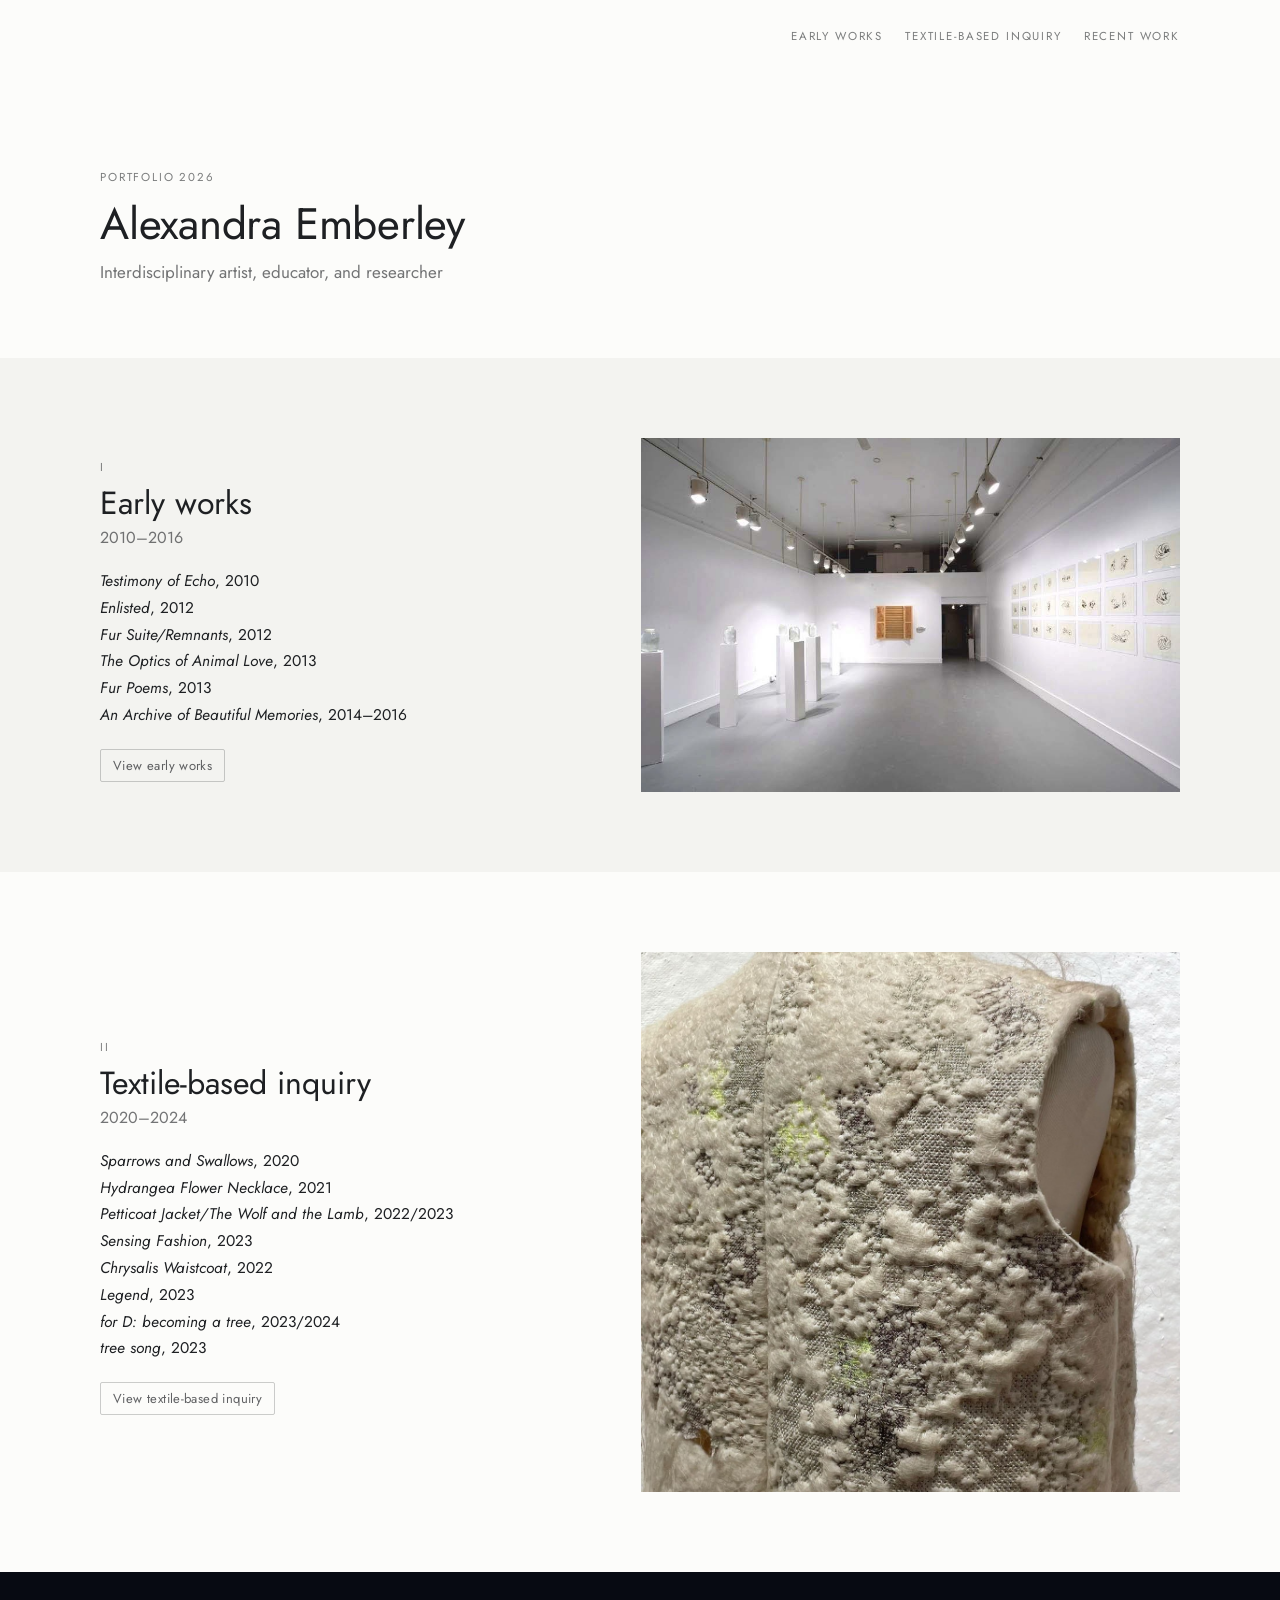
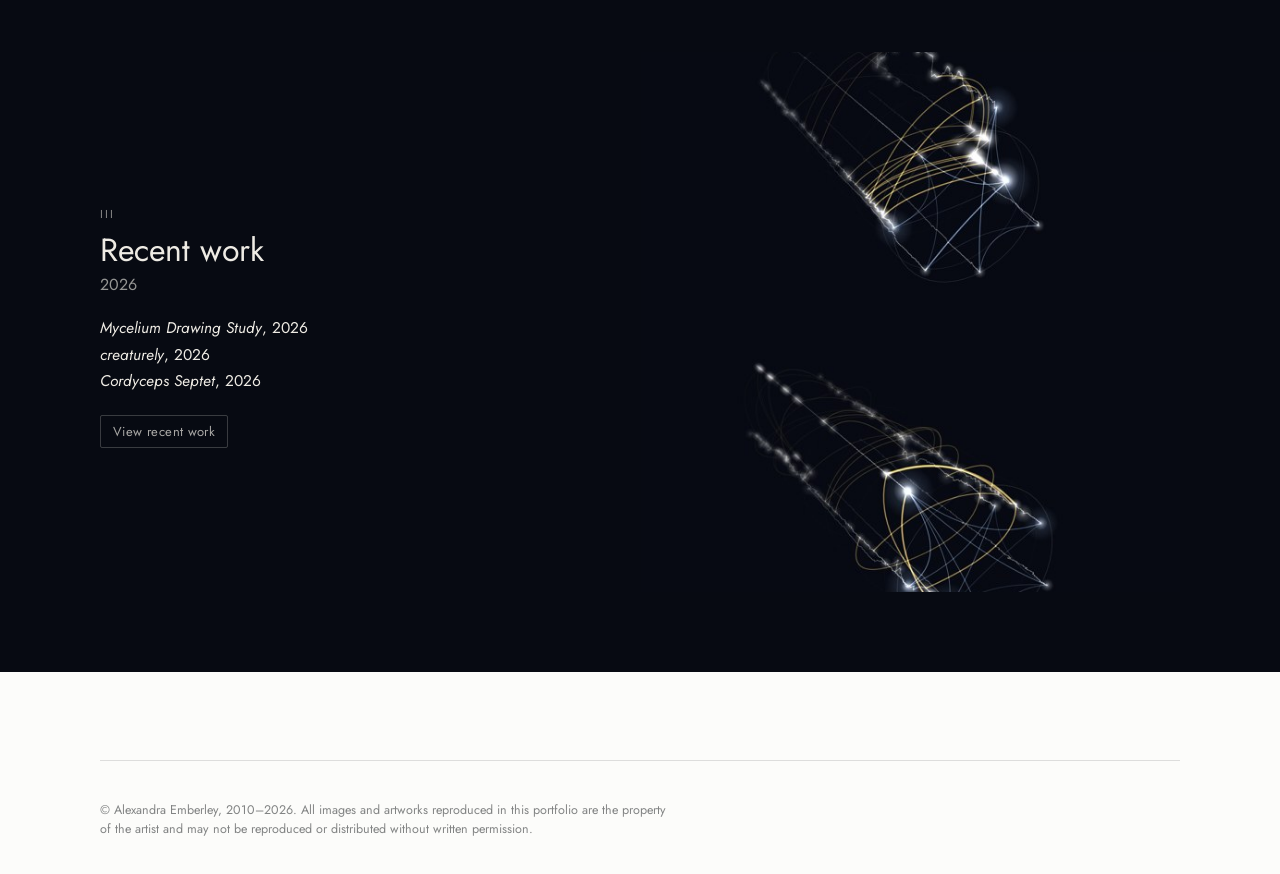
==== index.html @ 1b159441 "Portfolio Update" ====
<!DOCTYPE html>
<html lang="en">
<head>
<meta charset="utf-8">
<meta name="viewport" content="width=device-width, initial-scale=1, viewport-fit=cover">
<title>Alexandra Emberley · Portfolio 2026</title>
<link rel="preconnect" href="https://fonts.googleapis.com">
<link rel="preconnect" href="https://fonts.gstatic.com" crossorigin>
<link rel="stylesheet" href="https://fonts.googleapis.com/css2?family=Jost:ital,wght@0,400;0,500;1,400&display=swap">
<link rel="stylesheet" href="css/portfolio.css?v=8055ab87">
</head>
<body>
<header class="band masthead" style="--ground:#fcfcfa">
  <div class="inner">
    <nav aria-label="Portfolio sections">
      <ul class="sections">
        <li><a href="early-works.html">Early works</a></li>
        <li><a href="textile-based-inquiry.html">Textile-based inquiry</a></li>
        <li><a href="recent-work.html">Recent work</a></li>
      </ul>
    </nav>
  </div>
</header>

<main>
  <section class="band opener" style="--ground:#fcfcfa" aria-labelledby="portfolio-title">
    <div class="inner">
      <span class="label">Portfolio 2026</span>
      <h1 id="portfolio-title">Alexandra Emberley</h1>
      <p class="dates">Interdisciplinary artist, educator, and researcher</p>
    </div>
  </section>

  <section class="band contents" style="--ground:#f3f3f0" aria-labelledby="s-I">
    <div class="inner">
      <div>
        <span class="label">I</span>
        <h2 id="s-I"><a href="early-works.html">Early works</a></h2>
        <p class="dates">2010–2016</p>
        <ul>
          <li><i>Testimony of Echo</i>, 2010</li>
          <li><i>Enlisted</i>, 2012</li>
          <li><i>Fur Suite/Remnants</i>, 2012</li>
          <li><i>The Optics of Animal Love</i>, 2013</li>
          <li><i>Fur Poems</i>, 2013</li>
          <li><i>An Archive of Beautiful Memories</i>, 2014–2016</li>
        </ul>
        <a class="btn" href="early-works.html">View early works</a>
      </div>
      <a href="early-works.html" tabindex="-1" aria-hidden="true"><img src="images/early/testimony-of-echo-installation.jpg" width="927" height="608" alt=""></a>
    </div>
  </section>

  <section class="band contents" style="--ground:#fcfcfa" aria-labelledby="s-II">
    <div class="inner">
      <div>
        <span class="label">II</span>
        <h2 id="s-II"><a href="textile-based-inquiry.html">Textile-based inquiry</a></h2>
        <p class="dates">2020–2024</p>
        <ul>
          <li><i>Sparrows and Swallows</i>, 2020</li>
          <li><i>Hydrangea Flower Necklace</i>, 2021</li>
          <li><i>Petticoat Jacket/The Wolf and the Lamb</i>, 2022/2023</li>
          <li><i>Sensing Fashion</i>, 2023</li>
          <li><i>Chrysalis Waistcoat</i>, 2022</li>
          <li><i>Legend</i>, 2023</li>
          <li><i>for D: becoming a tree</i>, 2023/2024</li>
          <li><i>tree song</i>, 2023</li>
        </ul>
        <a class="btn" href="textile-based-inquiry.html">View textile-based inquiry</a>
      </div>
      <a href="textile-based-inquiry.html" tabindex="-1" aria-hidden="true"><img src="images/textile/chrysalis-waistcoat.jpg" width="1153" height="1536" alt=""></a>
    </div>
  </section>

  <section class="band contents" style="--ground:#070a12;--ink:#eeebe4;--gilt:#d9b25a" aria-labelledby="s-III">
    <div class="inner">
      <div>
        <span class="label">III</span>
        <h2 id="s-III"><a href="recent-work.html">Recent work</a></h2>
        <p class="dates">2026</p>
        <ul>
          <li><i>Mycelium Drawing Study</i>, 2026</li>
          <li><i>creaturely</i>, 2026</li>
          <li><i>Cordyceps Septet</i>, 2026</li>
        </ul>
        <a class="btn" href="recent-work.html">View recent work</a>
      </div>
      <a href="recent-work.html" tabindex="-1" aria-hidden="true"><img src="images/recent/cordyceps-septet.jpg" width="583" height="799" alt=""></a>
    </div>
  </section>
</main>

<footer class="band close" style="--ground:#fcfcfa">
  <div class="inner">
    <p class="rights">© Alexandra Emberley, 2010–2026. All images and artworks reproduced in this portfolio are the property of the artist and may not be reproduced or distributed without written permission.</p>
  </div>
</footer>
</body>
</html>
---- css/portfolio.css ----
/* Alexandra Emberley, Portfolio 2026
   One type system across every page: Jost, a geometric face after Futura.
   Each work sets its own ground with --ground and, on dark grounds, --ink. */

:root {
  --paper: #fcfcfa;
  --ink: #1e2023;
  --gilt: #8a6a2c;
  --ground: var(--paper);
  --view: 70vh;  /* the tallest any work is shown, so a whole piece fits on a laptop screen */
  color-scheme: light;
}

*, *::before, *::after { box-sizing: border-box; }

body {
  margin: 0;
  background: var(--paper);
  color: var(--ink);
  font-family: "Jost", "Futura", "Futura PT", "Century Gothic", "Helvetica Neue", Arial, sans-serif;
  font-size: 16px;
  line-height: 1.6;
  -webkit-font-smoothing: antialiased;
}

img { display: block; max-width: 100%; height: auto; }
a { color: inherit; }
a:focus-visible { outline: 2px solid var(--gilt); outline-offset: 3px; }

/* every band shares one measure and one gutter */
.band {
  background: var(--ground);
  color: var(--ink);
  padding-inline: max(16px, 4vw);
}
.inner { max-width: 1080px; margin: 0 auto; }

/* masthead */
.masthead { padding-block: 22px 0; }
.masthead .inner {
  display: flex; flex-wrap: wrap; justify-content: flex-end; align-items: baseline;
  gap: 8px 28px;
}
.sections { display: flex; flex-wrap: wrap; gap: 6px 22px; margin: 0; padding: 0; list-style: none; }
.sections a, .label {
  font-size: 11.5px; letter-spacing: .16em; text-transform: uppercase; text-decoration: none;
  color: color-mix(in srgb, var(--ink) 58%, transparent);
}
.sections a:hover { color: var(--ink); }
.sections a[aria-current="page"] {
  color: var(--ink);
  text-decoration: underline; text-decoration-color: var(--gilt); text-underline-offset: 5px;
}

/* section opener */
.opener { padding-block: clamp(56px, 11vw, 120px) clamp(40px, 7vw, 72px); }
.opener .label { display: block; margin-bottom: 14px; }
.opener h1 {
  margin: 0; font-weight: 400; font-size: clamp(30px, 4.4vw, 44px); line-height: 1.12; letter-spacing: -.005em;
  text-wrap: balance;
}
.opener .dates { margin: 10px 0 0; font-size: 17px; color: color-mix(in srgb, var(--ink) 62%, transparent); }

/* a work */
.work { padding-block: clamp(52px, 8vw, 96px); }
.work-head { display: flex; flex-wrap: wrap; align-items: baseline; gap: 4px 16px; margin: 0 0 clamp(24px, 4vw, 40px); }
.work-head h2 { margin: 0; font-weight: 400; font-style: italic; font-size: clamp(22px, 2.6vw, 27px); line-height: 1.25; }
.work-head .year { margin: 0; font-size: 16px; color: color-mix(in srgb, var(--ink) 60%, transparent); font-variant-numeric: oldstyle-nums; }

/* plates: a group of images with the caption that belongs to them */
.plate { margin: 0; display: grid; gap: 14px; justify-items: start; }
.plate + .plate { margin-top: clamp(40px, 6vw, 64px); }
.plate-media { display: contents; }
.plate-media > img { width: auto; max-height: var(--view); }
.capped { display: block; width: 100%; }
.capped img { width: 100%; height: auto; }
.plate img { box-shadow: 0 1px 0 color-mix(in srgb, var(--ink) 10%, transparent); }

/* a row of images held to one height: each figure grows by its aspect ratio */
.row { display: flex; gap: 14px; width: 100%; max-width: min(var(--mw), calc(var(--view) * var(--sum) + var(--gaps))); }
.row > img { flex: var(--ar) 1 0; min-width: 0; width: 100%; }

.plate figcaption {
  max-width: 72ch; font-size: 14px; line-height: 1.55;
  color: color-mix(in srgb, var(--ink) 72%, transparent);
}
.plate figcaption i { color: var(--ink); }
.plate figcaption .line { display: block; }
.plate figcaption .line + .line { margin-top: 4px; }
.plate figcaption a { text-decoration-color: var(--gilt); text-underline-offset: 3px; overflow-wrap: anywhere; }

/* the artist's own text on a work, set at reading size */
.note { max-width: 66ch; margin: 28px 0 0; font-size: 16px; line-height: 1.65; }
.note i { font-style: italic; }

/* moving image */
.clip, .film { display: block; max-width: 100%; height: auto; max-height: var(--view); width: auto; background: transparent; }
.clip { cursor: pointer; }
.clip:focus-visible, .film:focus-visible { outline: 2px solid var(--gilt); outline-offset: 3px; }
.player { display: grid; gap: 10px; width: fit-content; max-width: 100%; }
.player .film { cursor: pointer; box-shadow: 0 0 0 1px color-mix(in srgb, var(--ink) 10%, transparent); }
.player-controls { display: flex; flex-wrap: wrap; align-items: center; gap: 8px 12px; }
.player-controls .btn { font-family: inherit; background: transparent; cursor: pointer; }
.player-controls .seek { flex: 1 1 140px; min-width: 120px; accent-color: color-mix(in srgb, var(--ink) 60%, transparent); }
.player-controls .time { font-size: 13px; font-variant-numeric: tabular-nums; color: color-mix(in srgb, var(--ink) 60%, transparent); min-width: 7.5em; }
.row > .clip, .row > .film { flex: var(--ar) 1 0; min-width: 0; width: 100%; max-height: none; }

/* a publication shown page by page */
.book { width: 100%; display: grid; gap: 14px; }
.pages {
  display: flex; align-items: flex-start; gap: 18px; overflow-x: auto; scroll-snap-type: x mandatory;
  padding-block: 4px 12px; overscroll-behavior-x: contain; position: relative;
}
.pages:focus-visible { outline: 2px solid var(--gilt); outline-offset: 4px; }
.page { flex: none; scroll-snap-align: start; display: block; }
.page img {
  height: min(clamp(320px, 64vh, 720px), calc(var(--h, 2000px) * 1.2));
  width: auto; max-width: none; background: #fff;
  box-shadow: 0 1px 3px color-mix(in srgb, var(--ink) 18%, transparent);
}
.book-controls { display: flex; flex-wrap: wrap; align-items: center; gap: 10px 12px; }
.book-controls button { font-family: inherit; background: transparent; cursor: pointer; }
.book-controls button:disabled { opacity: .35; cursor: default; }
.hint { font-size: 13px; font-style: italic; color: color-mix(in srgb, var(--ink) 55%, transparent); }

/* text that opens a work, and the links that close it */
.note.lead { margin: 0 0 clamp(28px, 4vw, 40px); }
.work-links { margin-top: clamp(32px, 5vw, 48px); }
.plate + .note + .plate, .note + .plate { margin-top: clamp(40px, 6vw, 64px); }
.roman { font-style: normal; }

/* front page: one band per section */
.contents { padding-block: clamp(44px, 7vw, 80px); }
.contents .inner { display: grid; grid-template-columns: minmax(0, 1fr) minmax(0, 1.1fr); gap: clamp(24px, 4vw, 56px); align-items: center; }
.contents h2 { margin: 6px 0 4px; font-weight: 400; font-size: clamp(24px, 3vw, 32px); line-height: 1.15; }
.contents h2 a { text-decoration: none; }
.contents .dates { margin: 0 0 18px; font-size: 16px; color: color-mix(in srgb, var(--ink) 62%, transparent); }
.contents ul { list-style: none; margin: 0 0 24px; padding: 0; display: grid; gap: 2px; font-size: 15.5px; }
.contents li i { font-style: italic; }
.contents img { width: 100%; height: auto; max-height: 60vh; object-fit: cover; }
@media (max-width: 760px) { .contents .inner { grid-template-columns: 1fr; } }

.note + .note { margin-top: 12px; }
.note > .label:only-child { display: block; margin-top: 8px; }
.colophon { max-width: 72ch; margin-top: 28px; font-size: 13.5px; line-height: 1.5; color: color-mix(in srgb, var(--ink) 72%, transparent); }
.colophon .label { display: block; margin-bottom: 6px; }
.colophon p { margin: 0 0 6px; }
.colophon a { overflow-wrap: anywhere; text-decoration-color: var(--gilt); text-underline-offset: 3px; }

ol.sources { max-width: 68ch; margin: 10px 0 0; padding-left: 1.6em; font-size: 14.5px; line-height: 1.55; display: grid; gap: 4px; font-variant-numeric: oldstyle-nums; }
ol.sources li::marker { color: color-mix(in srgb, var(--ink) 55%, transparent); }

@media (max-width: 640px) { /* phone strip: keep portraits and landscapes closer in height */
  .page img { height: min(calc((100vw - 32px) / var(--ar, .7727)), calc((100vw - 32px) * 1.05), calc(var(--h, 2000px) * 1.2)); }
}

/* close of section */
footer.close .inner { border-top: 1px solid color-mix(in srgb, var(--ink) 14%, transparent); padding-top: clamp(28px, 4vw, 40px); }
.close { padding-block: clamp(56px, 8vw, 88px) 36px; }
.close .inner { display: grid; gap: 40px; }
.next { display: flex; flex-wrap: wrap; gap: 10px 14px; align-items: center; }
.btn {
  font-size: 13px; letter-spacing: .03em; text-decoration: none;
  color: color-mix(in srgb, var(--ink) 70%, transparent);
  border: 1px solid color-mix(in srgb, var(--ink) 22%, transparent);
  padding: 6px 12px; border-radius: 2px; transition: color .3s, border-color .3s;
}
.btn:hover { color: var(--ink); border-color: color-mix(in srgb, var(--ink) 50%, transparent); }
.btn i { font-style: italic; }
.rights { margin: 0; font-size: 12.5px; line-height: 1.5; max-width: 72ch; color: color-mix(in srgb, var(--ink) 55%, transparent); }

@media (max-width: 640px) {
  body { font-size: 15.5px; }
  .row { flex-direction: column; max-width: var(--mw); }
  .row > img { flex: none; }
  .plate figcaption { font-size: 13.5px; }
}
@media (prefers-reduced-motion: reduce) { .btn { transition: none; } }
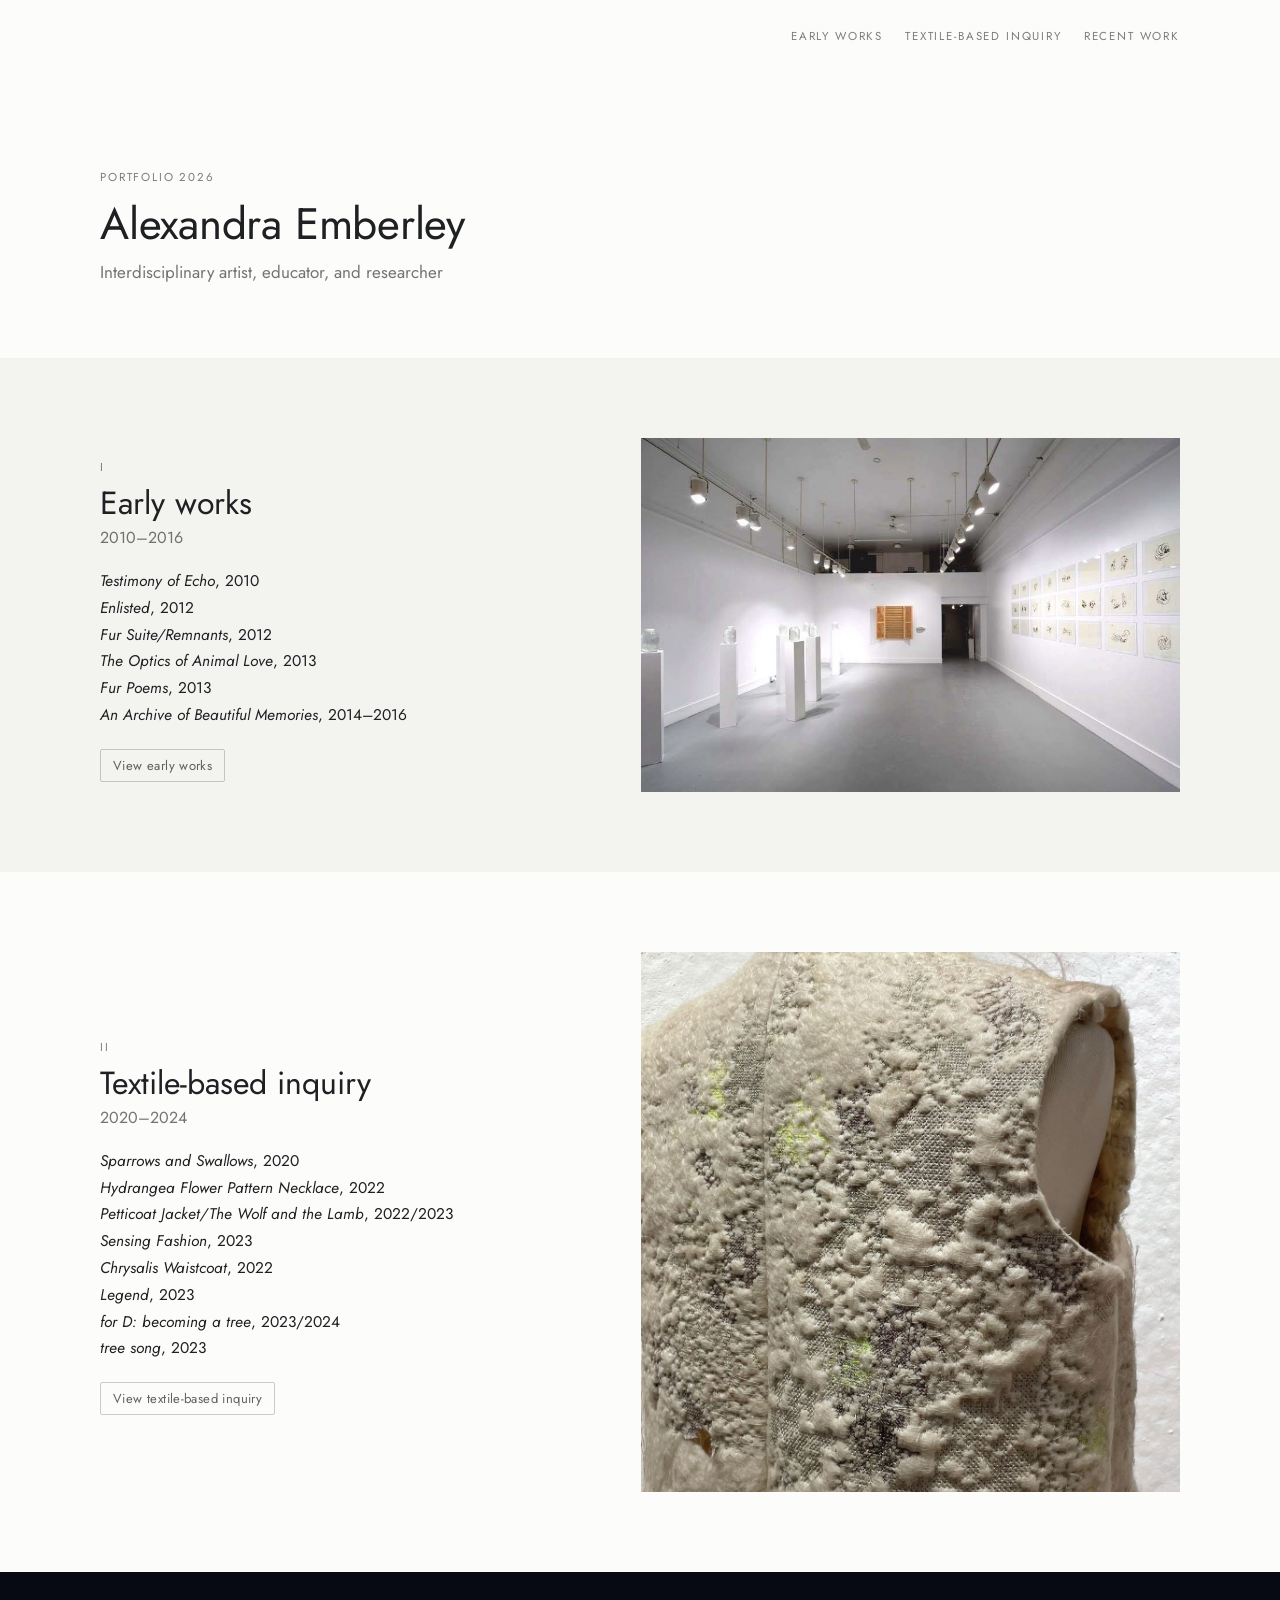
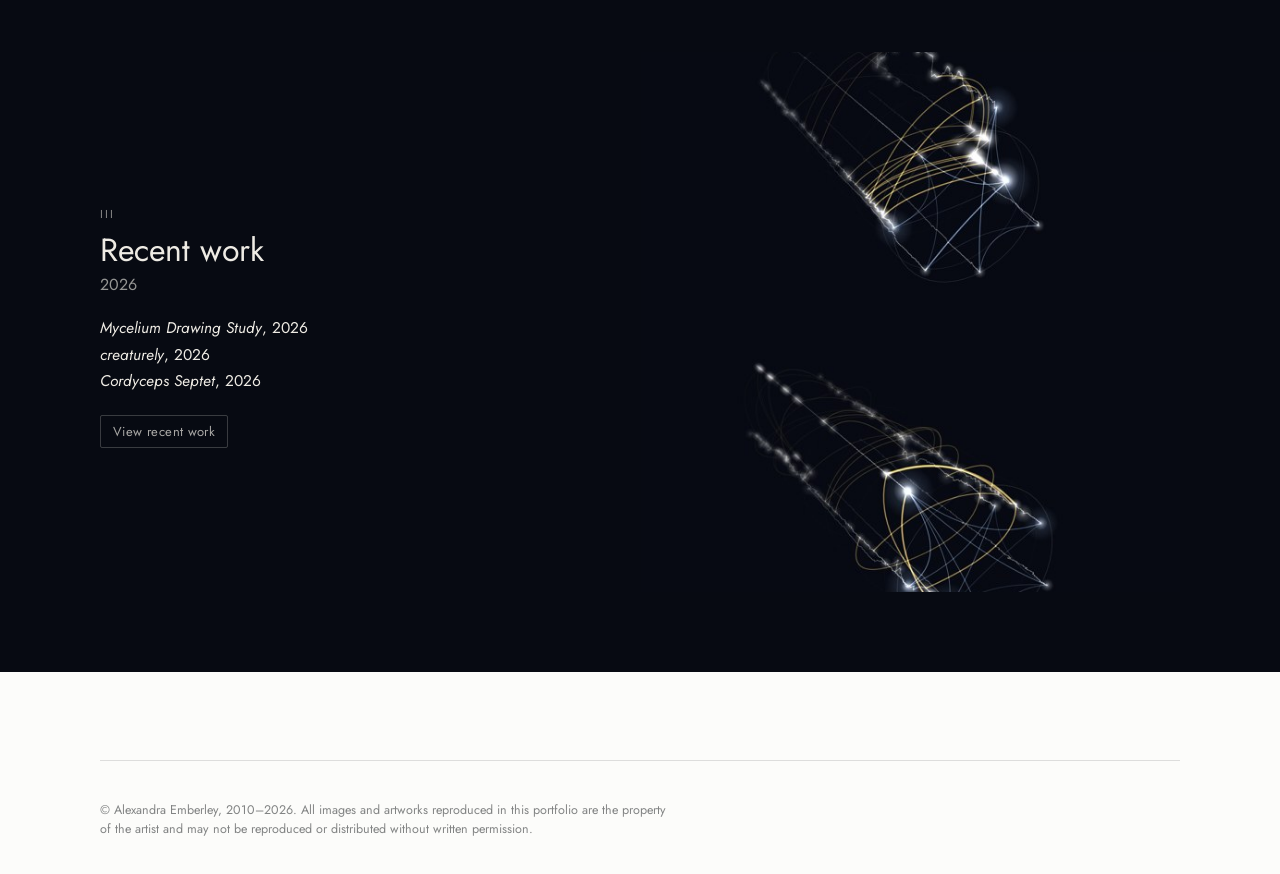
==== commit ce233456: "Portfolio Update" ====
--- a/index.html
+++ b/index.html
@@ -59,7 +59,7 @@
         <p class="dates">2020–2024</p>
         <ul>
           <li><i>Sparrows and Swallows</i>, 2020</li>
-          <li><i>Hydrangea Flower Necklace</i>, 2021</li>
+          <li><i>Hydrangea Flower Pattern Necklace</i>, 2022</li>
           <li><i>Petticoat Jacket/The Wolf and the Lamb</i>, 2022/2023</li>
           <li><i>Sensing Fashion</i>, 2023</li>
           <li><i>Chrysalis Waistcoat</i>, 2022</li>
@@ -96,5 +96,6 @@
     <p class="rights">© Alexandra Emberley, 2010–2026. All images and artworks reproduced in this portfolio are the property of the artist and may not be reproduced or distributed without written permission.</p>
   </div>
 </footer>
+<script data-goatcounter="https://aemberley.goatcounter.com/count" async src="//gc.zgo.at/count.js"></script>
 </body>
 </html>
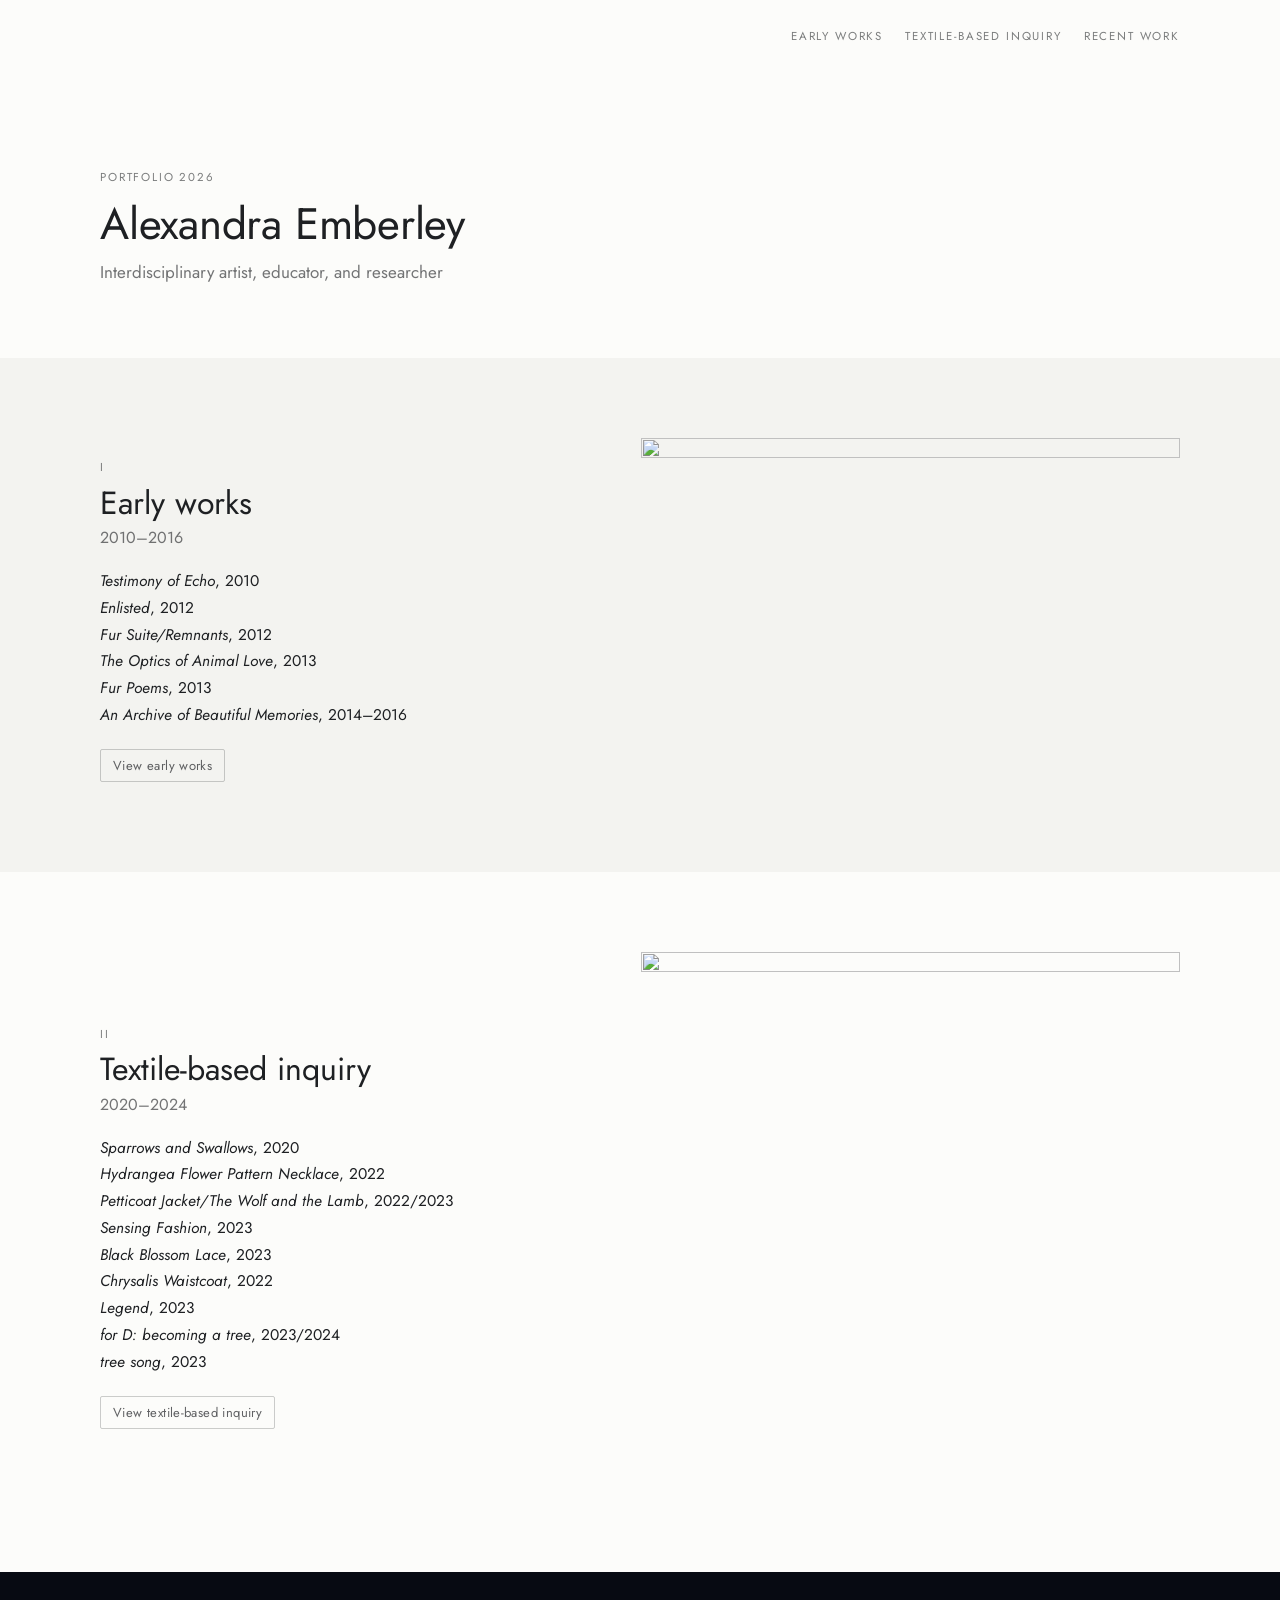
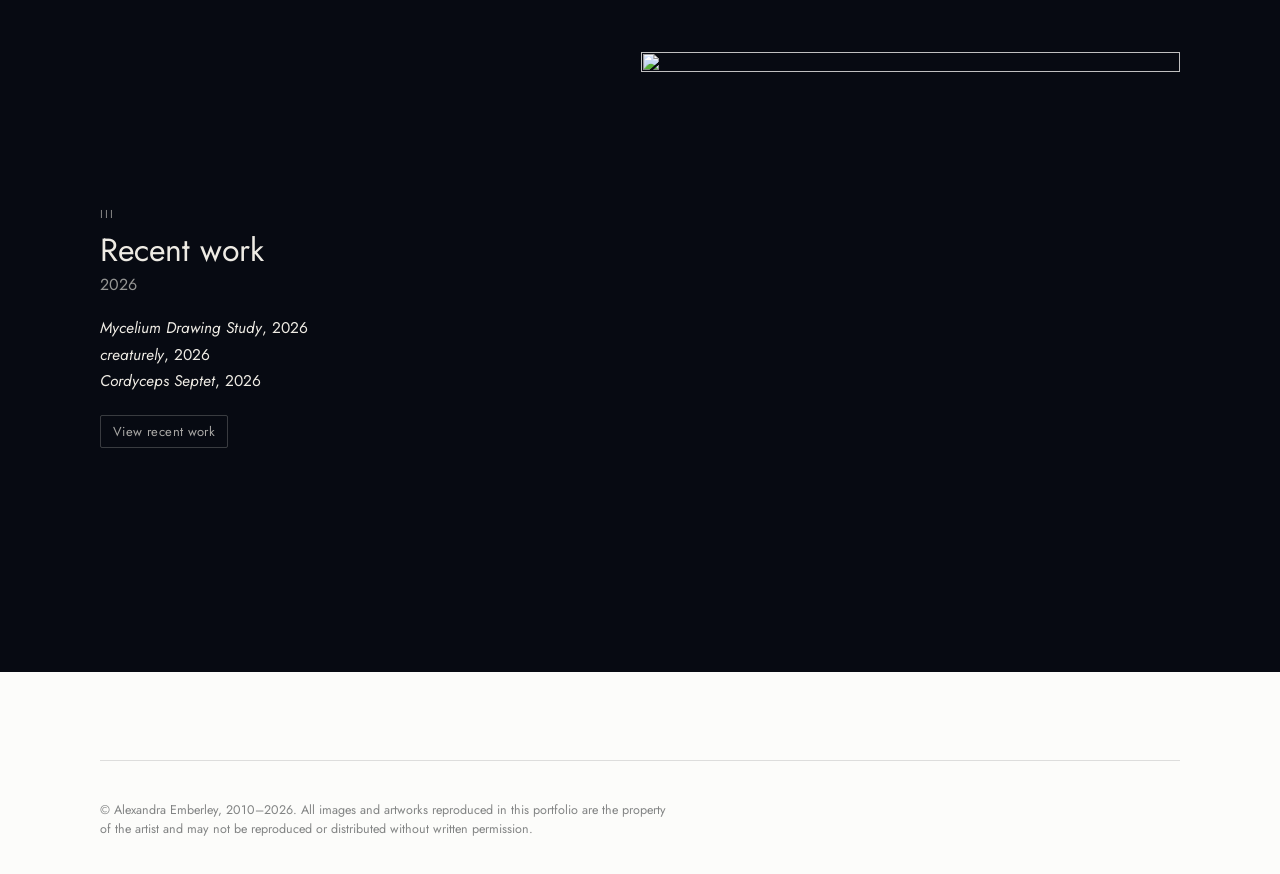
==== commit 445d31a1: "Portfolio Update" ====
--- a/index.html
+++ b/index.html
@@ -7,7 +7,7 @@
 <link rel="preconnect" href="https://fonts.googleapis.com">
 <link rel="preconnect" href="https://fonts.gstatic.com" crossorigin>
 <link rel="stylesheet" href="https://fonts.googleapis.com/css2?family=Jost:ital,wght@0,400;0,500;1,400&display=swap">
-<link rel="stylesheet" href="css/portfolio.css?v=8055ab87">
+<link rel="stylesheet" href="css/portfolio.css?v=c344ef4f">
 </head>
 <body>
 <header class="band masthead" style="--ground:#fcfcfa">
@@ -62,6 +62,7 @@
           <li><i>Hydrangea Flower Pattern Necklace</i>, 2022</li>
           <li><i>Petticoat Jacket/The Wolf and the Lamb</i>, 2022/2023</li>
           <li><i>Sensing Fashion</i>, 2023</li>
+          <li><i>Black Blossom Lace</i>, 2023</li>
           <li><i>Chrysalis Waistcoat</i>, 2022</li>
           <li><i>Legend</i>, 2023</li>
           <li><i>for D: becoming a tree</i>, 2023/2024</li>
--- a/css/portfolio.css
+++ b/css/portfolio.css
@@ -176,3 +176,71 @@
   .plate figcaption { font-size: 13.5px; }
 }
 @media (prefers-reduced-motion: reduce) { .btn { transition: none; } }
+
+/* about and CV */
+.prose .inner > .label { display: block; margin: clamp(36px, 5vw, 52px) 0 0; font-weight: 400; }
+.prose .note.ack { margin-top: 0; color: color-mix(in srgb, var(--ink) 75%, transparent); }
+.prose .note a { text-decoration-color: var(--gilt); text-underline-offset: 3px; }
+.cv { padding-bottom: 8px; }
+.cv section + section { margin-top: clamp(36px, 5vw, 52px); }
+.cv h2 {
+  margin: 0 0 14px; font-weight: 400; font-size: 11.5px; letter-spacing: .16em; text-transform: uppercase;
+  color: color-mix(in srgb, var(--ink) 58%, transparent);
+}
+.cv .entry { display: grid; grid-template-columns: 5.5rem minmax(0, 1fr); gap: 0 18px; max-width: 72ch; margin: 0 0 8px; font-size: 15px; line-height: 1.5; }
+.cv .year { color: color-mix(in srgb, var(--ink) 60%, transparent); font-variant-numeric: tabular-nums; white-space: nowrap; }
+.cv ul.skills { list-style: none; margin: 0; padding: 0; font-size: 15px; line-height: 1.5; display: grid; gap: 4px; }
+.cv p.plain { margin: 0; font-size: 15px; max-width: 72ch; }
+@media (max-width: 520px) {
+  .cv .entry { grid-template-columns: 1fr; margin-bottom: 12px; }
+}
+
+.masthead .home {
+  font-size: 11.5px; letter-spacing: .16em; text-transform: uppercase; text-decoration: none;
+  color: color-mix(in srgb, var(--ink) 58%, transparent);
+}
+.masthead .home:hover { color: var(--ink); }
+.masthead .home[aria-current="page"] { color: var(--ink); text-decoration: underline; text-decoration-color: var(--gilt); text-underline-offset: 5px; }
+
+/* exhibition history and funding acknowledgement beneath a work */
+.shows { margin-top: clamp(36px, 5vw, 52px); max-width: 72ch; }
+.shows .label { display: block; margin-bottom: 10px; }
+.shows ul { list-style: none; margin: 0; padding: 0; display: grid; gap: 6px; font-size: 14px; line-height: 1.5; color: color-mix(in srgb, var(--ink) 75%, transparent); }
+.shows i { color: var(--ink); }
+.shows a { color: inherit; text-decoration-color: var(--gilt); text-underline-offset: 3px; }
+.afa { margin: 28px 0 0; }
+.afa img { width: 132px; height: auto; opacity: .55; box-shadow: none; }
+.verse { margin: 0; font-size: 15px; line-height: 1.7; font-style: italic; white-space: pre-line; }
+.poem { margin: 0; font-size: 14.5px; line-height: 1.75; max-width: 72ch; white-space: pre-wrap; }
+.poem-label { display: block; margin: clamp(32px, 5vw, 44px) 0 12px; }
+.note.poem-src { margin-top: 12px; font-size: 13.5px; color: color-mix(in srgb, var(--ink) 65%, transparent); }
+.hero { padding-block: clamp(24px, 4vw, 48px) 0; }
+.hero .clip { width: 100%; max-height: none; cursor: default; }
+.hero-cap { margin: 10px 0 0; font-size: 13px; color: color-mix(in srgb, var(--ink) 60%, transparent); }
+.hero + .opener { padding-top: clamp(40px, 6vw, 72px); }
+
+/* cover page: the clip alone, centred in the window */
+.cover { min-height: calc(100vh - 64px); min-height: calc(100svh - 64px); display: grid; align-items: center; padding-block: 24px 48px; }
+.cover .clip { width: 100%; max-height: calc(100vh - 200px); object-fit: contain; cursor: default; }
+.cover-line { display: flex; flex-wrap: wrap; justify-content: space-between; align-items: center; gap: 12px 24px; margin: 14px 0 0; font-size: 13px; color: color-mix(in srgb, var(--ink) 60%, transparent); }
+.note.excerpt-note { margin: 0 0 4px; font-size: 14.5px; color: color-mix(in srgb, var(--ink) 75%, transparent); }
+.player:fullscreen { width: 100%; height: 100%; background: var(--ground); padding: 24px; display: grid; grid-template-rows: 1fr auto; align-items: center; justify-items: center; }
+.player:fullscreen .film { max-height: calc(100vh - 110px); width: auto; max-width: 100%; }
+.player:-webkit-full-screen { width: 100%; height: 100%; background: var(--ground); padding: 24px; display: grid; grid-template-rows: 1fr auto; align-items: center; justify-items: center; }
+
+/* an installation view beside the exhibition list */
+.shows.with-img { max-width: none; display: grid; grid-template-columns: minmax(0, 1fr) minmax(0, 300px); gap: 20px 48px; align-items: start; }
+.shows.with-img > div { max-width: 72ch; }
+.shows-img { margin: 0; }
+.shows-img img { width: 100%; height: auto; }
+.shows-img figcaption { margin-top: 8px; font-size: 13px; line-height: 1.5; color: color-mix(in srgb, var(--ink) 65%, transparent); }
+.shows-img figcaption i { color: var(--ink); }
+@media (max-width: 700px) { .shows.with-img { grid-template-columns: 1fr; } .shows-img { max-width: 300px; } }
+
+/* parts of one work at a single width */
+.stack { display: grid; gap: 14px; width: 100%; }
+.stack img { width: 100%; height: auto; max-height: none; }
+.stack .row { max-width: none; }
+/* exhibition documentation after the list */
+.shows + .plate.doc, .plate.doc + .plate.doc { margin-top: clamp(28px, 4vw, 40px); }
+.plate.doc figcaption { font-size: 13px; }
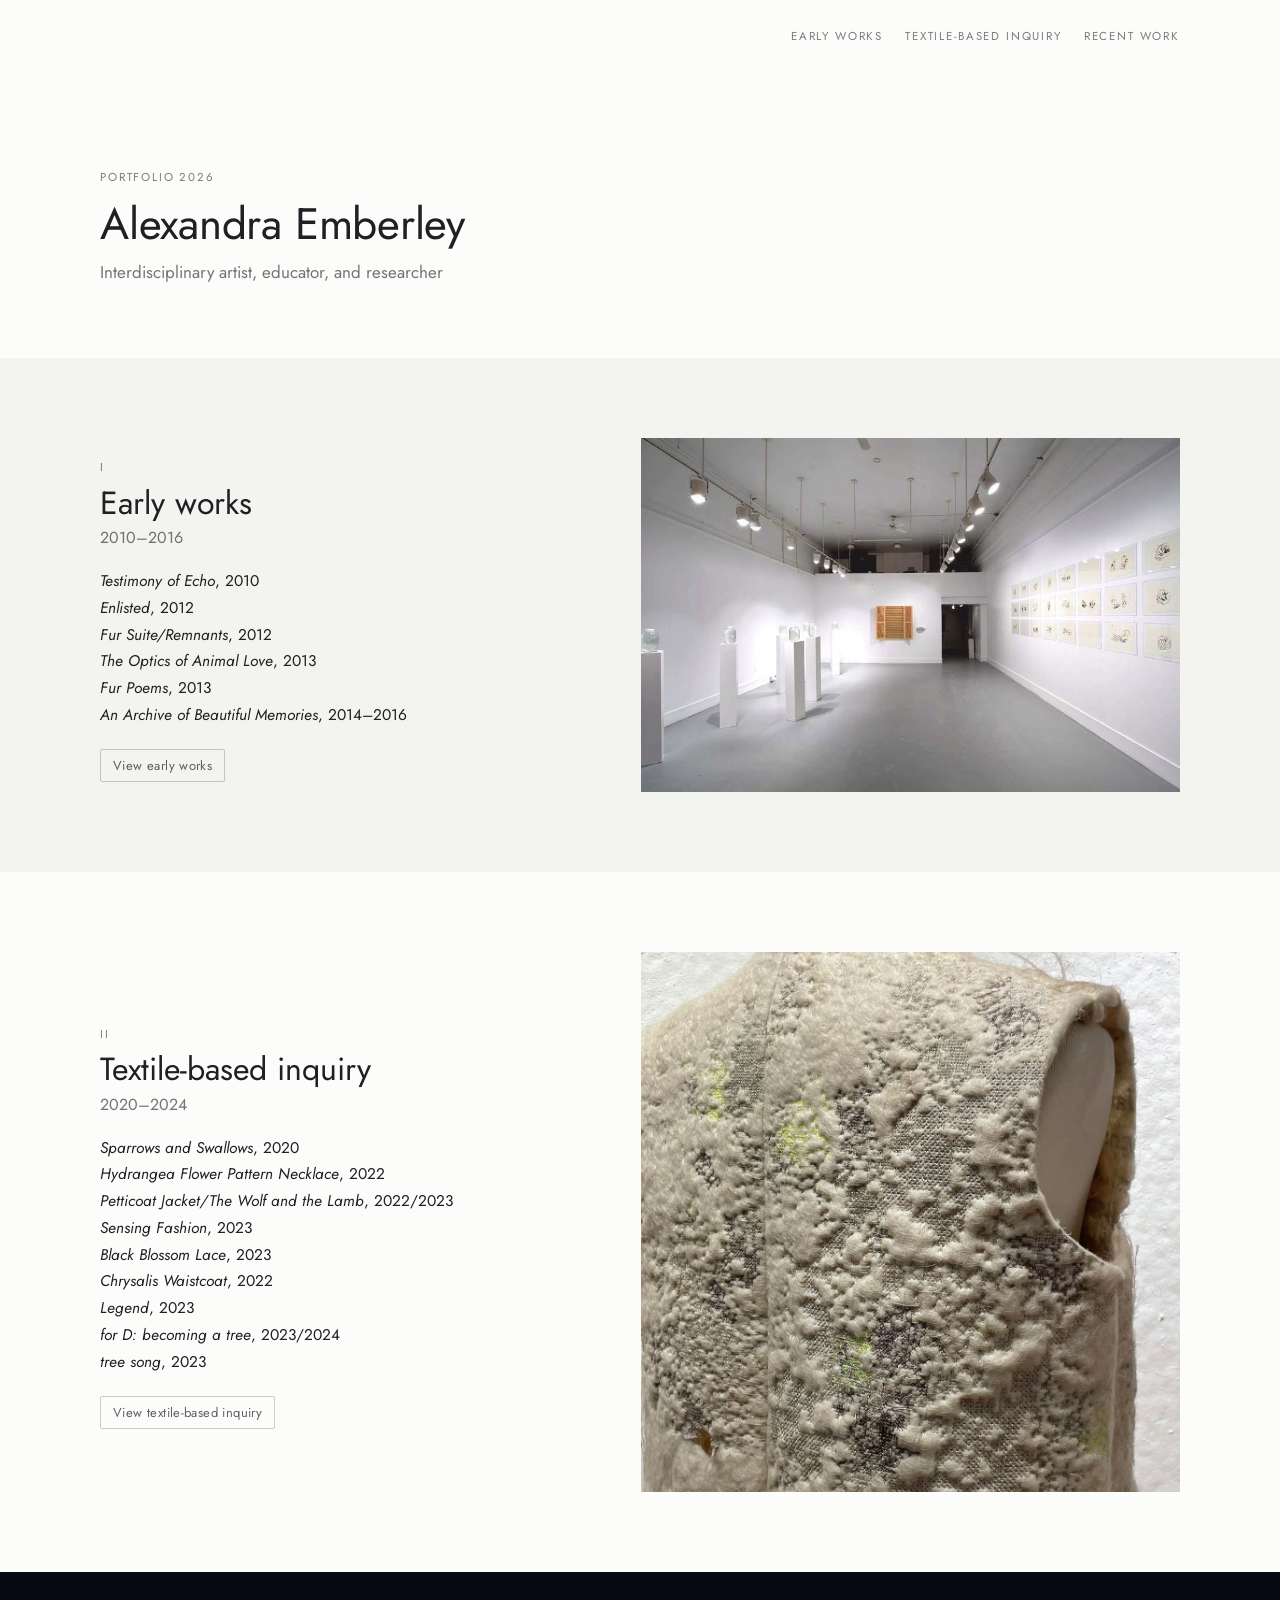
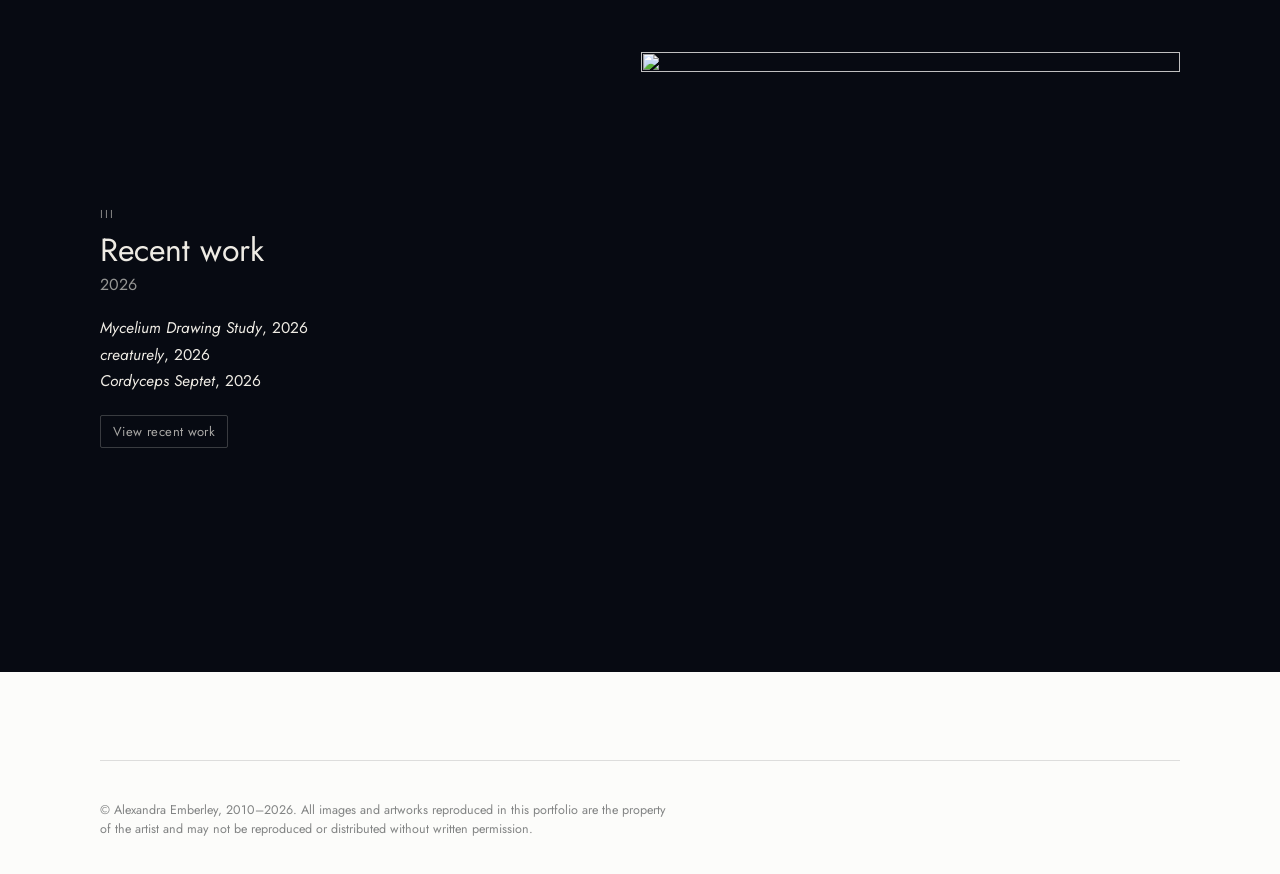
==== commit c925cb64: "Portfolio Update" ====
--- a/index.html
+++ b/index.html
@@ -7,7 +7,7 @@
 <link rel="preconnect" href="https://fonts.googleapis.com">
 <link rel="preconnect" href="https://fonts.gstatic.com" crossorigin>
 <link rel="stylesheet" href="https://fonts.googleapis.com/css2?family=Jost:ital,wght@0,400;0,500;1,400&display=swap">
-<link rel="stylesheet" href="css/portfolio.css?v=c344ef4f">
+<link rel="stylesheet" href="css/portfolio.css?v=102dea7f">
 </head>
 <body>
 <header class="band masthead" style="--ground:#fcfcfa">
--- a/css/portfolio.css
+++ b/css/portfolio.css
@@ -241,6 +241,13 @@
 .stack { display: grid; gap: 14px; width: 100%; }
 .stack img { width: 100%; height: auto; max-height: none; }
 .stack .row { max-width: none; }
+.plate .space { height: 12px; width: 100%; }
+.side { display: grid; grid-template-columns: minmax(0, 420px) minmax(0, 1fr); gap: 20px 48px; align-items: start; margin-top: clamp(40px, 6vw, 64px); }
+.side .plate { max-width: none; }
+.side .note { margin-top: 0; }
+.side .note p { margin: 0; }
+.side ol.sources { max-width: none; }
+@media (max-width: 760px) { .side { grid-template-columns: 1fr; } }
 /* exhibition documentation after the list */
 .shows + .plate.doc, .plate.doc + .plate.doc { margin-top: clamp(28px, 4vw, 40px); }
 .plate.doc figcaption { font-size: 13px; }
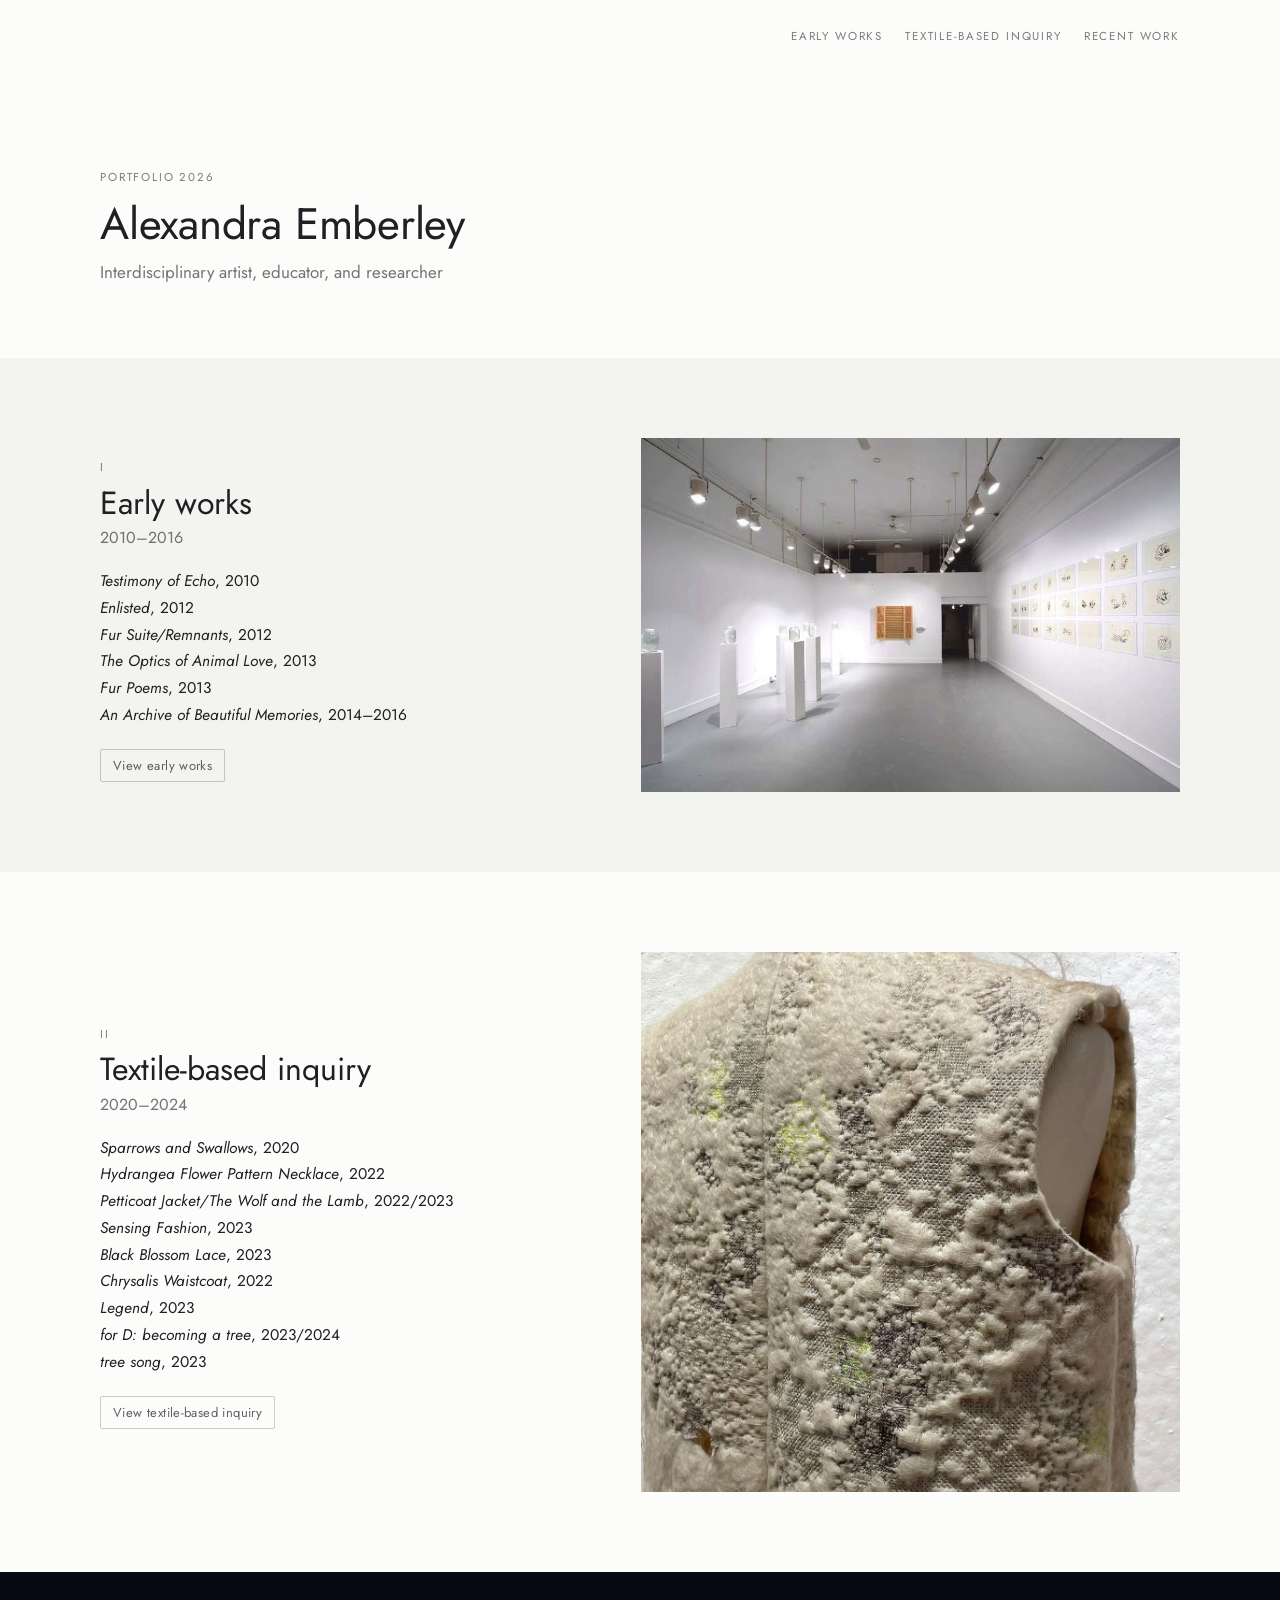
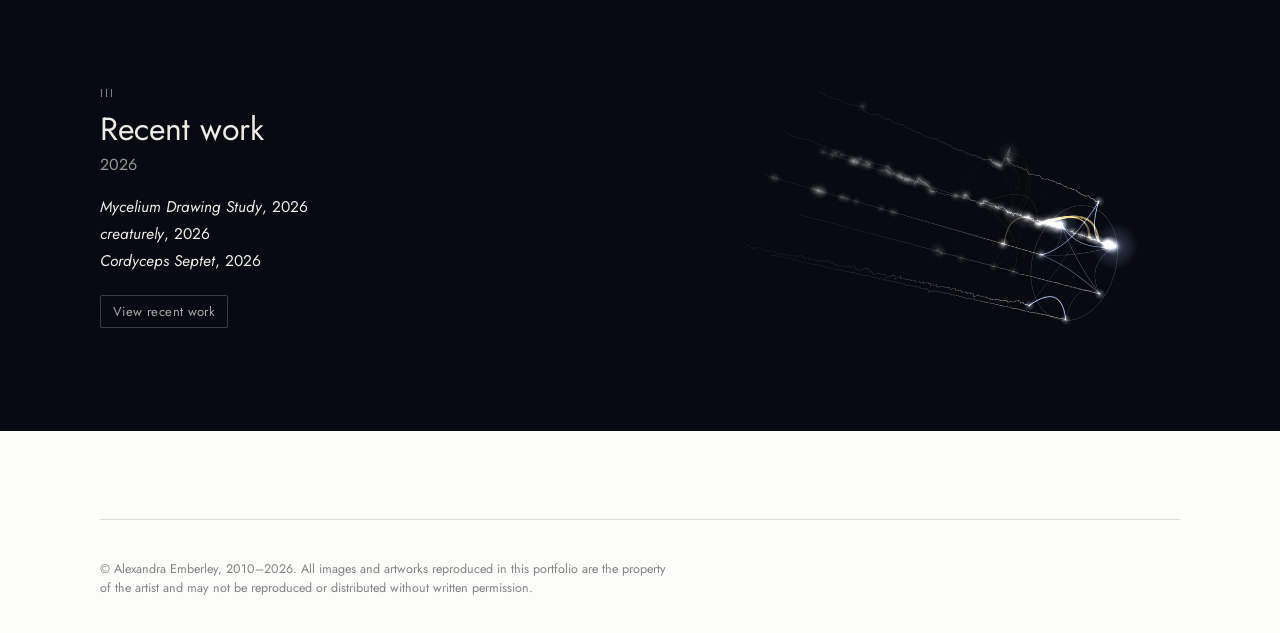
==== commit c950b89a: "Index Update" ====
--- a/index.html
+++ b/index.html
@@ -87,7 +87,7 @@
         </ul>
         <a class="btn" href="recent-work.html">View recent work</a>
       </div>
-      <a href="recent-work.html" tabindex="-1" aria-hidden="true"><img src="images/recent/cordyceps-septet.jpg" width="583" height="799" alt=""></a>
+      <a href="recent-work.html" tabindex="-1" aria-hidden="true"><img src="images/recent/cordyceps-septet-wide.jpg" width="2120" height="1176" alt=""></a>
     </div>
   </section>
 </main>
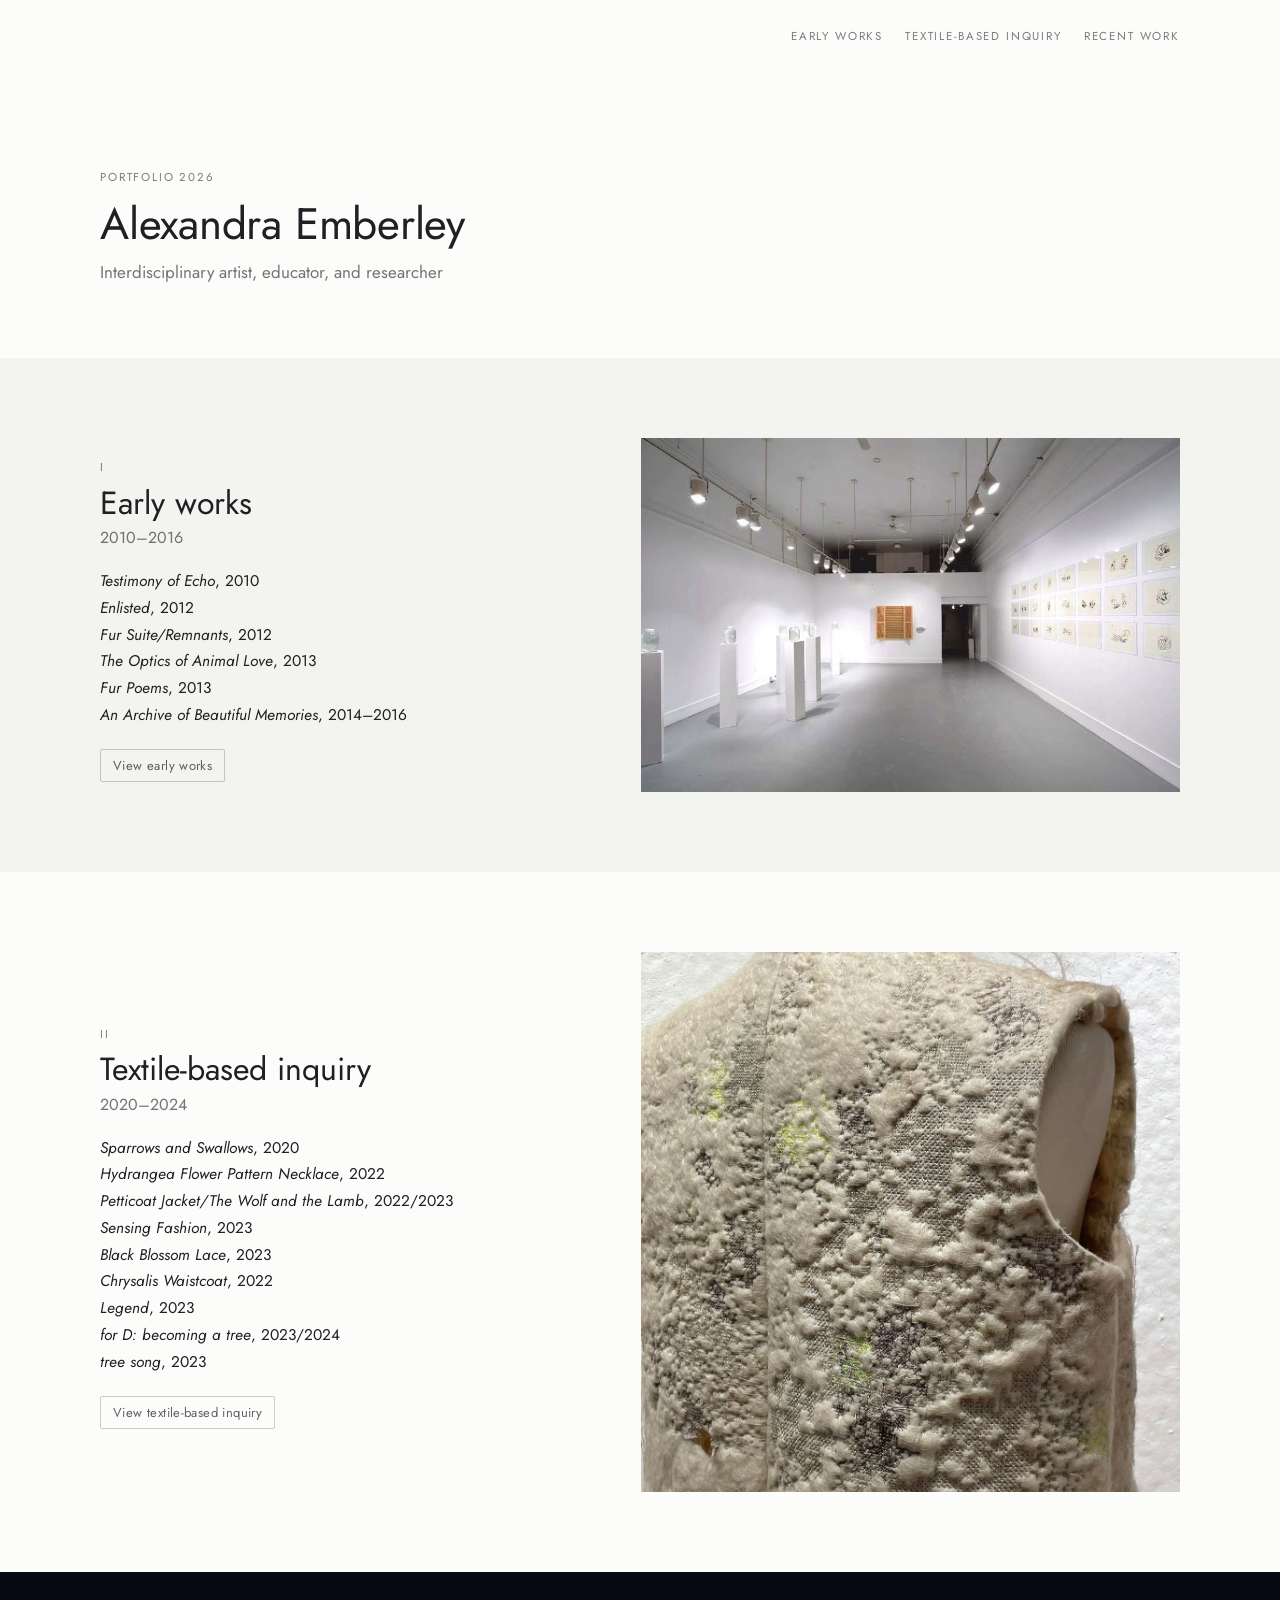
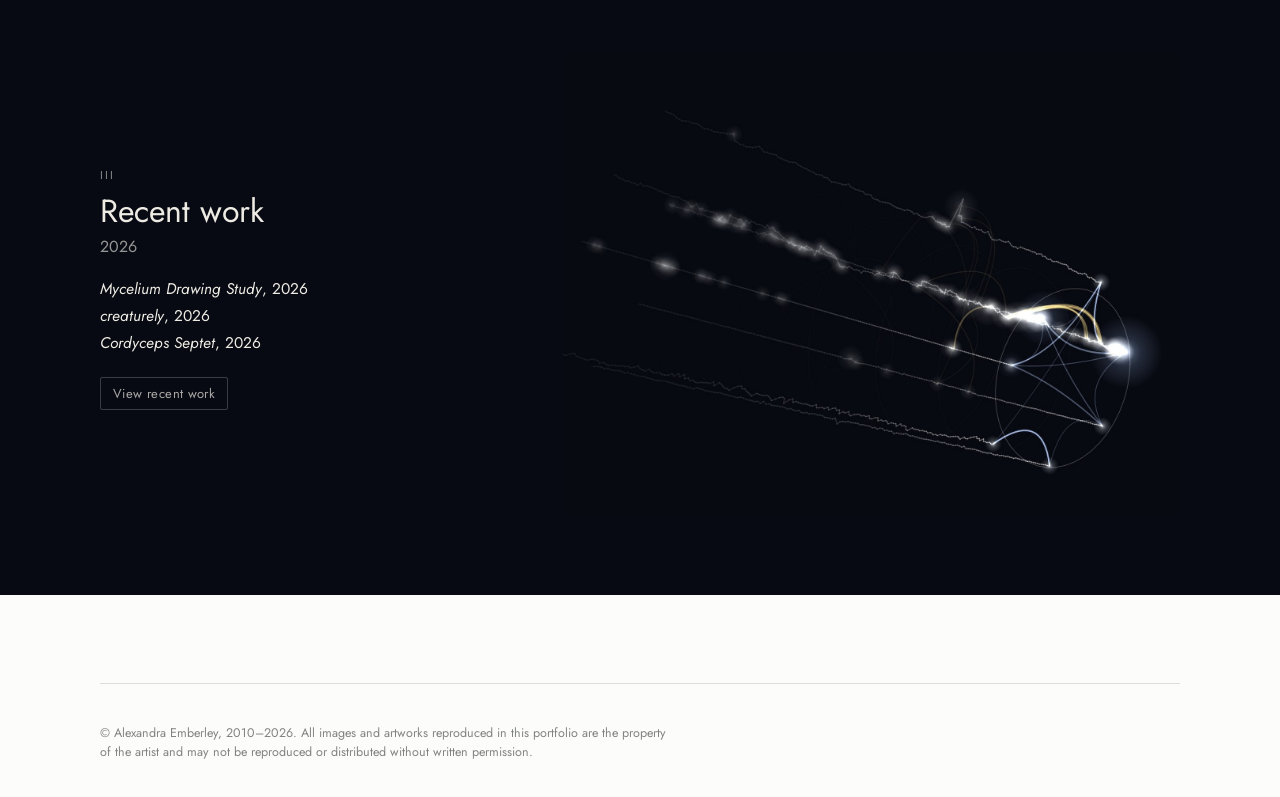
==== commit 5729aeb6: "Update Portfolio" ====
--- a/index.html
+++ b/index.html
@@ -7,7 +7,7 @@
 <link rel="preconnect" href="https://fonts.googleapis.com">
 <link rel="preconnect" href="https://fonts.gstatic.com" crossorigin>
 <link rel="stylesheet" href="https://fonts.googleapis.com/css2?family=Jost:ital,wght@0,400;0,500;1,400&display=swap">
-<link rel="stylesheet" href="css/portfolio.css?v=102dea7f">
+<link rel="stylesheet" href="css/portfolio.css?v=fd24f55b">
 </head>
 <body>
 <header class="band masthead" style="--ground:#fcfcfa">
@@ -74,7 +74,7 @@
     </div>
   </section>
 
-  <section class="band contents" style="--ground:#070a12;--ink:#eeebe4;--gilt:#d9b25a" aria-labelledby="s-III">
+  <section class="band contents wide" style="--ground:#070a12;--ink:#eeebe4;--gilt:#d9b25a" aria-labelledby="s-III">
     <div class="inner">
       <div>
         <span class="label">III</span>
@@ -87,7 +87,7 @@
         </ul>
         <a class="btn" href="recent-work.html">View recent work</a>
       </div>
-      <a href="recent-work.html" tabindex="-1" aria-hidden="true"><img src="images/recent/cordyceps-septet-wide.jpg" width="2120" height="1176" alt=""></a>
+      <a href="recent-work.html" tabindex="-1" aria-hidden="true"><img src="images/recent/cordyceps-septet-band.jpg" width="1560" height="1170" alt=""></a>
     </div>
   </section>
 </main>
--- a/css/portfolio.css
+++ b/css/portfolio.css
@@ -138,6 +138,7 @@
 .contents ul { list-style: none; margin: 0 0 24px; padding: 0; display: grid; gap: 2px; font-size: 15.5px; }
 .contents li i { font-style: italic; }
 .contents img { width: 100%; height: auto; max-height: 60vh; object-fit: cover; }
+.contents.wide .inner { grid-template-columns: minmax(0, 1fr) minmax(0, 1.5fr); }
 @media (max-width: 760px) { .contents .inner { grid-template-columns: 1fr; } }
 
 .note + .note { margin-top: 12px; }
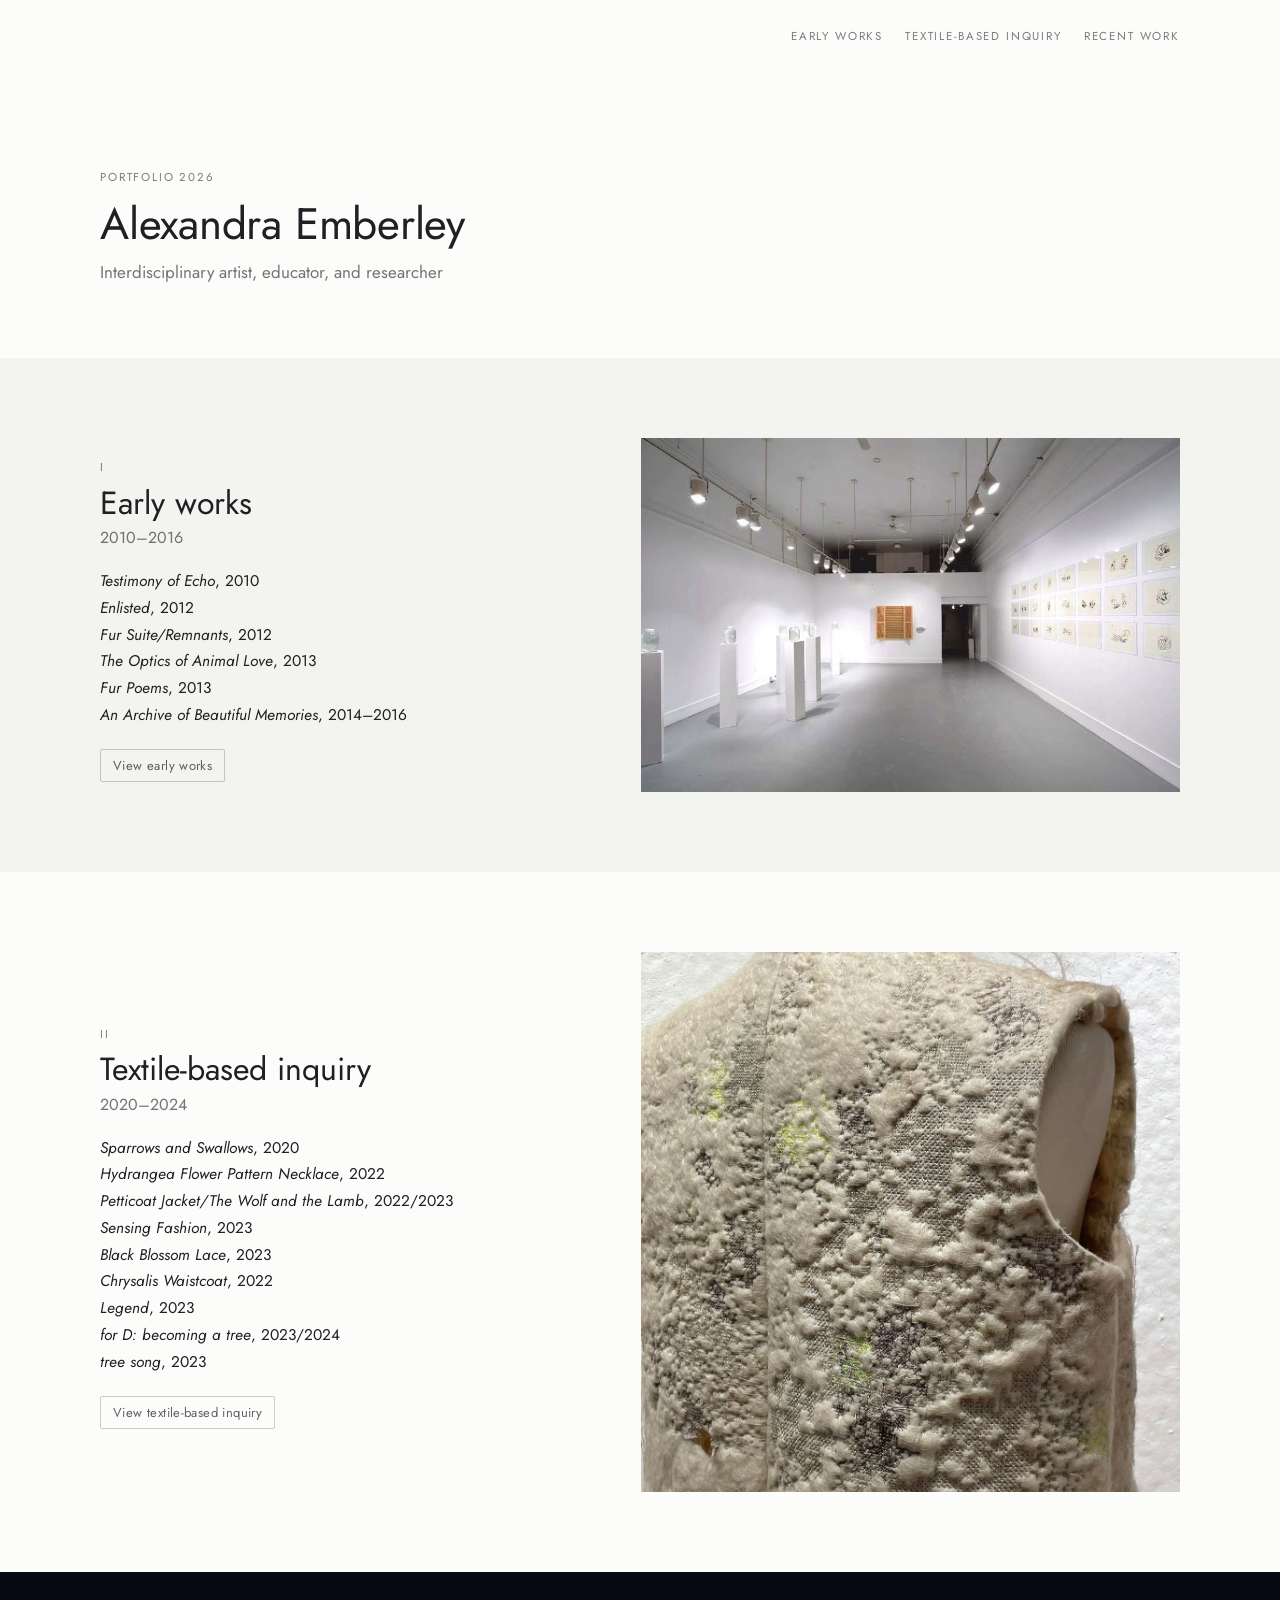
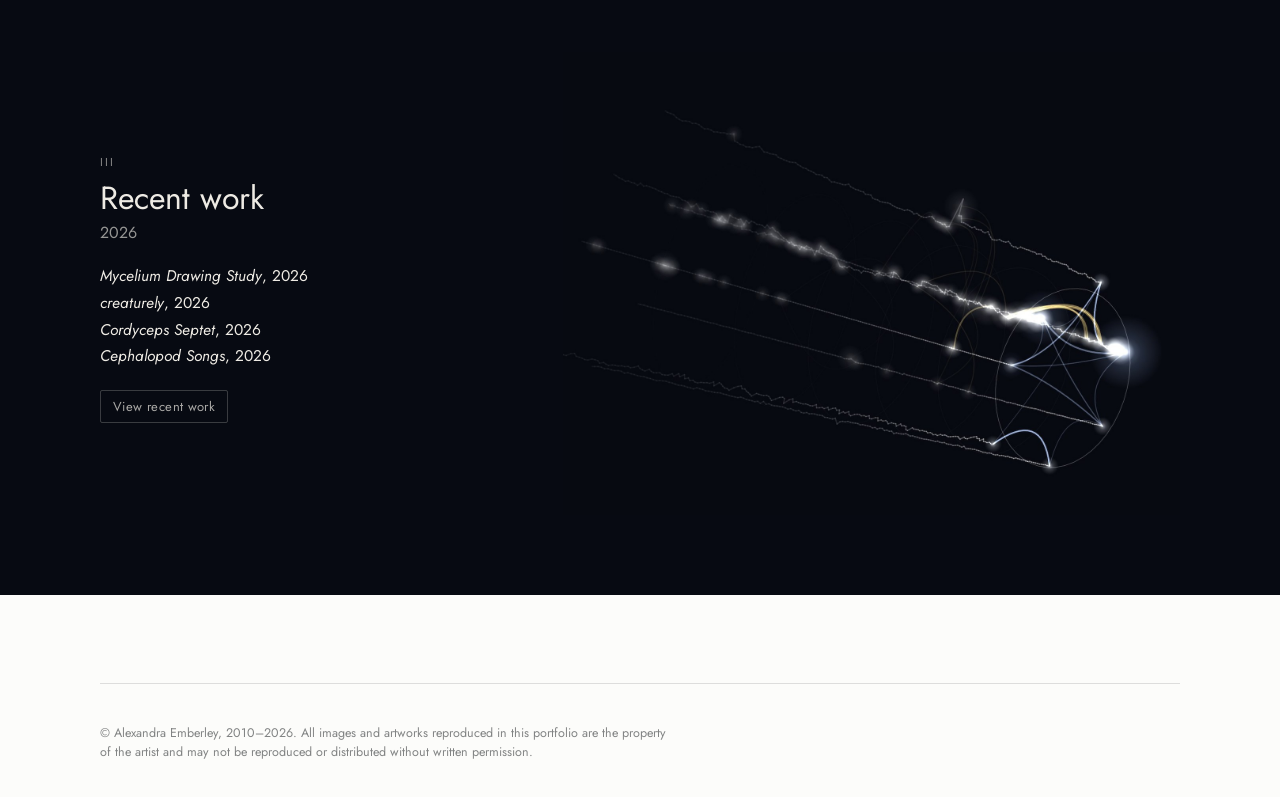
==== commit 5f524165: "Update Portfolio Cephalopod Songs" ====
--- a/index.html
+++ b/index.html
@@ -84,6 +84,7 @@
           <li><i>Mycelium Drawing Study</i>, 2026</li>
           <li><i>creaturely</i>, 2026</li>
           <li><i>Cordyceps Septet</i>, 2026</li>
+          <li><i>Cephalopod Songs</i>, 2026</li>
         </ul>
         <a class="btn" href="recent-work.html">View recent work</a>
       </div>
@@ -98,5 +99,9 @@
   </div>
 </footer>
 <script data-goatcounter="https://aemberley.goatcounter.com/count" async src="//gc.zgo.at/count.js"></script>
+<!-- Statcounter -->
+<script>var sc_project=13358656; var sc_invisible=1; var sc_security="503b06b8";</script>
+<script src="https://www.statcounter.com/counter/counter.js" async></script>
+<noscript><div class="statcounter"><a title="Web Analytics Made Easy - Statcounter" href="https://statcounter.com/" target="_blank"><img class="statcounter" src="https://c.statcounter.com/13358656/0/503b06b8/1/" alt="Web Analytics Made Easy - Statcounter" referrerPolicy="no-referrer-when-downgrade"></a></div></noscript>
 </body>
 </html>
